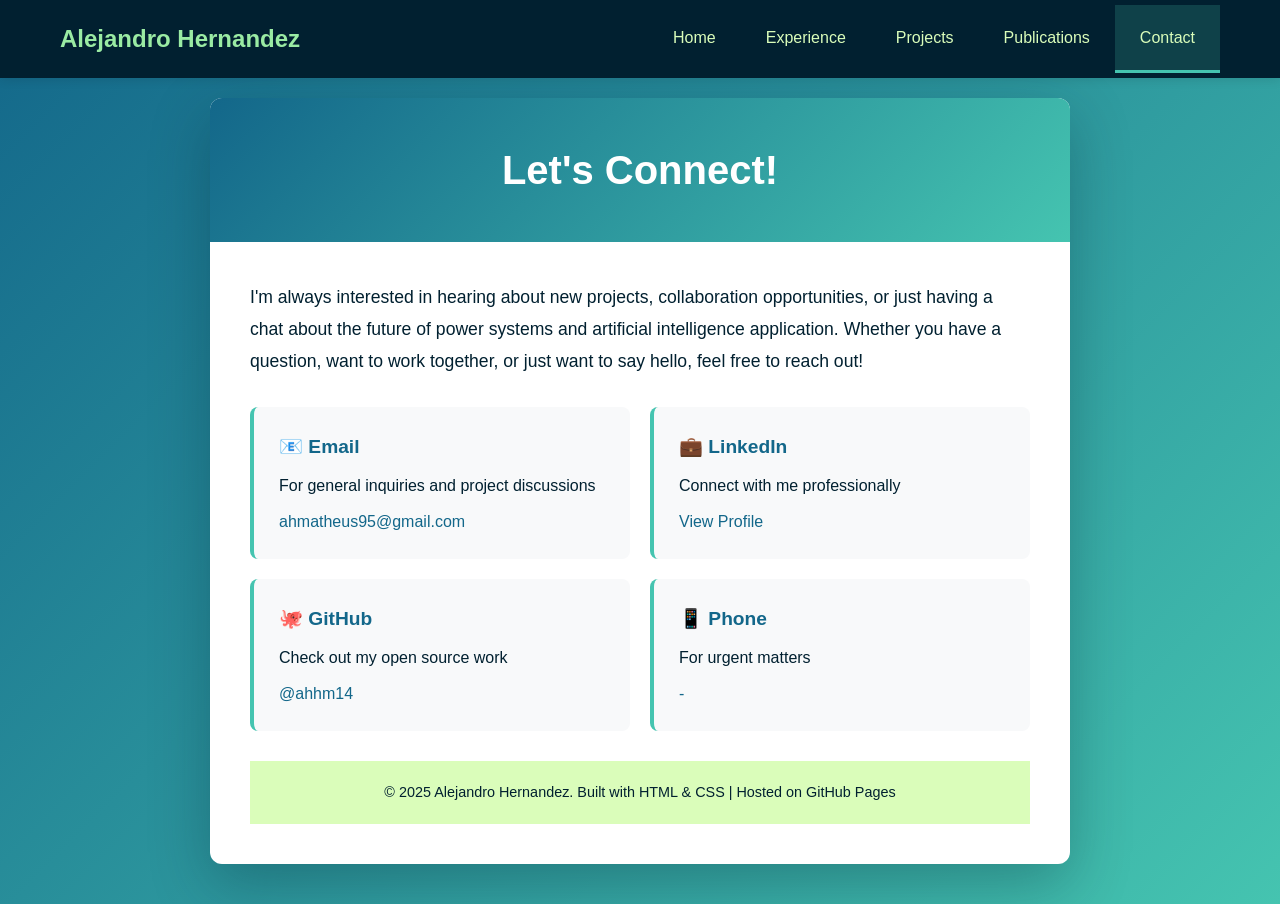
==== contact.html @ 1e902269 "Update of information" ====
<!DOCTYPE html>
<html lang="en">
<head>
    <meta charset="UTF-8">
    <meta name="viewport" content="width=device-width, initial-scale=1.0">
    <title>Your Name - Contact</title>
    <style>
        * {
            margin: 0;
            padding: 0;
            box-sizing: border-box;
        }

        body {
            font-family: -apple-system, BlinkMacSystemFont, 'Segoe UI', Roboto, Oxygen, Ubuntu, Cantarell, sans-serif;
            line-height: 1.6;
            color: #012030;
            background: linear-gradient(135deg, #13678A 0%, #45C4B0 100%);
            min-height: 100vh;
        }

        nav {
            background: #012030;
            padding: 0;
            position: sticky;
            top: 0;
            z-index: 1000;
            box-shadow: 0 2px 10px rgba(0,0,0,0.1);
        }

        .nav-container {
            max-width: 1200px;
            margin: 0 auto;
            display: flex;
            justify-content: space-between;
            align-items: center;
            padding: 0 20px;
        }

        .nav-brand {
            color: #9AEBA3;
            font-size: 1.5em;
            font-weight: 700;
            text-decoration: none;
            padding: 20px 0;
        }

        .nav-links {
            display: flex;
            list-style: none;
            gap: 0;
        }

        .nav-links a {
            color: #DAFDBA;
            text-decoration: none;
            padding: 20px 25px;
            display: block;
            transition: all 0.3s;
            border-bottom: 3px solid transparent;
        }

        .nav-links a:hover,
        .nav-links a.active {
            background: rgba(69, 196, 176, 0.2);
            border-bottom-color: #45C4B0;
        }

        .container {
            max-width: 900px;
            margin: 0 auto;
            padding: 20px;
        }

        .content-box {
            background: white;
            border-radius: 12px;
            box-shadow: 0 20px 60px rgba(1, 32, 48, 0.3);
            overflow: hidden;
            margin-bottom: 20px;
        }

        .page-header {
            background: linear-gradient(135deg, #13678A 0%, #45C4B0 100%);
            color: white;
            padding: 40px 40px;
            text-align: center;
        }

        .page-header h1 {
            font-size: 2.5em;
            font-weight: 700;
        }

        .content {
            padding: 40px;
        }

        h2 {
            color: #13678A;
            font-size: 1.8em;
            margin-bottom: 20px;
            padding-bottom: 10px;
            border-bottom: 3px solid #45C4B0;
        }

        .contact-intro {
            font-size: 1.1em;
            color: #012030;
            line-height: 1.8;
            margin-bottom: 30px;
        }

        .contact-methods {
            display: grid;
            grid-template-columns: repeat(auto-fit, minmax(250px, 1fr));
            gap: 20px;
            margin: 30px 0;
        }

        .contact-card {
            background: #f8f9fa;
            padding: 25px;
            border-radius: 8px;
            border-left: 4px solid #45C4B0;
            transition: transform 0.3s, box-shadow 0.3s;
        }

        .contact-card:hover {
            transform: translateY(-5px);
            box-shadow: 0 5px 15px rgba(19, 103, 138, 0.2);
        }

        .contact-card h3 {
            color: #13678A;
            font-size: 1.2em;
            margin-bottom: 10px;
        }

        .contact-card p {
            color: #012030;
            margin-bottom: 10px;
        }

        .contact-card a {
            color: #13678A;
            text-decoration: none;
            font-weight: 500;
            transition: color 0.3s;
        }

        .contact-card a:hover {
            color: #45C4B0;
            text-decoration: underline;
        }

        .contact-form {
            background: #f8f9fa;
            padding: 30px;
            border-radius: 8px;
            margin-top: 40px;
        }

        .form-group {
            margin-bottom: 20px;
        }

        .form-group label {
            display: block;
            color: #012030;
            font-weight: 500;
            margin-bottom: 8px;
        }

        .form-group input,
        .form-group textarea {
            width: 100%;
            padding: 12px;
            border: 2px solid #e0e0e0;
            border-radius: 6px;
            font-family: inherit;
            font-size: 1em;
            transition: border-color 0.3s;
        }

        .form-group input:focus,
        .form-group textarea:focus {
            outline: none;
            border-color: #45C4B0;
        }

        .form-group textarea {
            resize: vertical;
            min-height: 150px;
        }

        .submit-btn {
            background: linear-gradient(135deg, #13678A 0%, #45C4B0 100%);
            color: white;
            padding: 12px 30px;
            border: none;
            border-radius: 6px;
            font-size: 1.1em;
            font-weight: 600;
            cursor: pointer;
            transition: transform 0.3s, box-shadow 0.3s;
        }

        .submit-btn:hover {
            transform: translateY(-2px);
            box-shadow: 0 5px 15px rgba(19, 103, 138, 0.3);
        }

        .social-links {
            display: flex;
            gap: 20px;
            margin-top: 30px;
            flex-wrap: wrap;
        }

        .social-link {
            display: inline-flex;
            align-items: center;
            gap: 8px;
            color: #13678A;
            text-decoration: none;
            padding: 10px 20px;
            background: #f8f9fa;
            border-radius: 8px;
            transition: all 0.3s;
            font-weight: 500;
        }

        .social-link:hover {
            background: #45C4B0;
            color: white;
            transform: translateY(-2px);
        }

        footer {
            text-align: center;
            padding: 20px;
            background: #DAFDBA;
            color: #012030;
            font-size: 0.9em;
        }

        .mobile-menu-btn {
            display: none;
            background: none;
            border: none;
            color: #DAFDBA;
            font-size: 1.5em;
            cursor: pointer;
            padding: 10px;
        }

        @media (max-width: 768px) {
            .mobile-menu-btn {
                display: block;
            }

            .nav-links {
                display: none;
                position: absolute;
                top: 100%;
                left: 0;
                right: 0;
                background: #012030;
                flex-direction: column;
                gap: 0;
            }

            .nav-links.active {
                display: flex;
            }

            .nav-links a {
                padding: 15px 20px;
                border-bottom: 1px solid rgba(69, 196, 176, 0.2);
            }

            .page-header {
                padding: 30px 20px;
            }

            .page-header h1 {
                font-size: 2em;
            }

            .content {
                padding: 20px;
            }

            .contact-methods {
                grid-template-columns: 1fr;
            }

            .contact-form {
                padding: 20px;
            }
        }
    </style>
</head>
<body>
    <nav>
        <div class="nav-container">
            <a href="index.html" class="nav-brand">Alejandro Hernandez</a>
            <button class="mobile-menu-btn" onclick="toggleMenu()">☰</button>
            <ul class="nav-links" id="navLinks">
                <li><a href="index.html">Home</a></li>
                <li><a href="experience.html">Experience</a></li>
                <li><a href="projects.html">Projects</a></li>
                <li><a href="publications.html">Publications</a></li>
                <li><a href="contact.html" class="active">Contact</a></li>
            </ul>
        </div>
    </nav>

    <div class="container">
        <div class="content-box">
            <div class="page-header">
                <h1>Let's Connect!</h1>
            </div>

            <div class="content">
                <section>
                    <p class="contact-intro">
                        I'm always interested in hearing about new projects, collaboration opportunities, or just having
                        a chat about the future of power systems and artificial intelligence application. Whether you have a question, want to work together, or just want to say
                        hello, feel free to reach out!
                    </p>

                    <div class="contact-methods">
                        <div class="contact-card">
                            <h3>📧 Email</h3>
                            <p>For general inquiries and project discussions</p>
                            <a href="mailto:ahmatheus95@gmail.com">ahmatheus95@gmail.com</a>
                        </div>

                        <div class="contact-card">
                            <h3>💼 LinkedIn</h3>
                            <p>Connect with me professionally</p>
                            <a href="https://linkedin.com/in/yourprofile" target="_blank">View Profile</a>
                        </div>

                        <div class="contact-card">
                            <h3>🐙 GitHub</h3>
                            <p>Check out my open source work</p>
                            <a href="https://github.com/ahhm14" target="_blank">@ahhm14</a>
                        </div>

                        <div class="contact-card">
                            <h3>📱 Phone</h3>
                            <p>For urgent matters</p>
                            <a href="tel:+1234567890">-</a>
                        </div>
                    </div>
                </section>

<!--                <section style="margin-top: 50px;">-->
<!--                    <h2>Send Me a Message</h2>-->

<!--                    <form class="contact-form" action="#" method="POST">-->
<!--                        <div class="form-group">-->
<!--                            <label for="name">Name *</label>-->
<!--                            <input type="text" id="name" name="name" required>-->
<!--                        </div>-->

<!--                        <div class="form-group">-->
<!--                            <label for="email">Email *</label>-->
<!--                            <input type="email" id="email" name="email" required>-->
<!--                        </div>-->

<!--                        <div class="form-group">-->
<!--                            <label for="subject">Subject *</label>-->
<!--                            <input type="text" id="subject" name="subject" required>-->
<!--                        </div>-->

<!--                        <div class="form-group">-->
<!--                            <label for="message">Message *</label>-->
<!--                            <textarea id="message" name="message" required></textarea>-->
<!--                        </div>-->

<!--                        <button type="submit" class="submit-btn">Send Message</button>-->
<!--                    </form>-->

<!--                    <p style="margin-top: 20px; color: #666; font-size: 0.9em;">-->
<!--                        * Note: This is a static form. To make it functional, you'll need to integrate with a form-->
<!--                        service like Formspree, EmailJS, or Netlify Forms.-->
<!--                    </p>-->
<!--                </section>-->

<!--                <section style="margin-top: 50px;">-->
<!--                    <h2>Find Me Online</h2>-->

<!--                    <div class="social-links">-->
<!--                        <a href="https://twitter.com/yourusername" target="_blank" class="social-link">-->
<!--                            🐦 Twitter-->
<!--                        </a>-->
<!--                        <a href="https://dev.to/yourusername" target="_blank" class="social-link">-->
<!--                            📝 Dev.to-->
<!--                        </a>-->
<!--                        <a href="https://stackoverflow.com/users/yourprofile" target="_blank" class="social-link">-->
<!--                            💬 Stack Overflow-->
<!--                        </a>-->
<!--                        <a href="https://medium.com/@yourusername" target="_blank" class="social-link">-->
<!--                            ✍️ Medium-->
<!--                        </a>-->
<!--                    </div>-->
<!--                </section>-->

<!--                <section style="margin-top: 50px;">-->
<!--                    <h2>Response Time</h2>-->
<!--                    <p class="contact-intro">-->
<!--                        I typically respond to emails within 24-48 hours on business days. For urgent matters,-->
<!--                        please mention "URGENT" in the subject line. I'm based in [Your Timezone] and usually-->
<!--                        available for calls between 9 AM - 6 PM local time.-->
<!--                    </p>-->
<!--                </section>-->
<!--            </div>-->

            <footer>
                <p>&copy; 2025 Alejandro Hernandez. Built with HTML & CSS | Hosted on GitHub Pages</p>
            </footer>
        </div>
    </div>

    <script>
        function toggleMenu() {
            const navLinks = document.getElementById('navLinks');
            navLinks.classList.toggle('active');
        }
    </script>
</body>
</html>
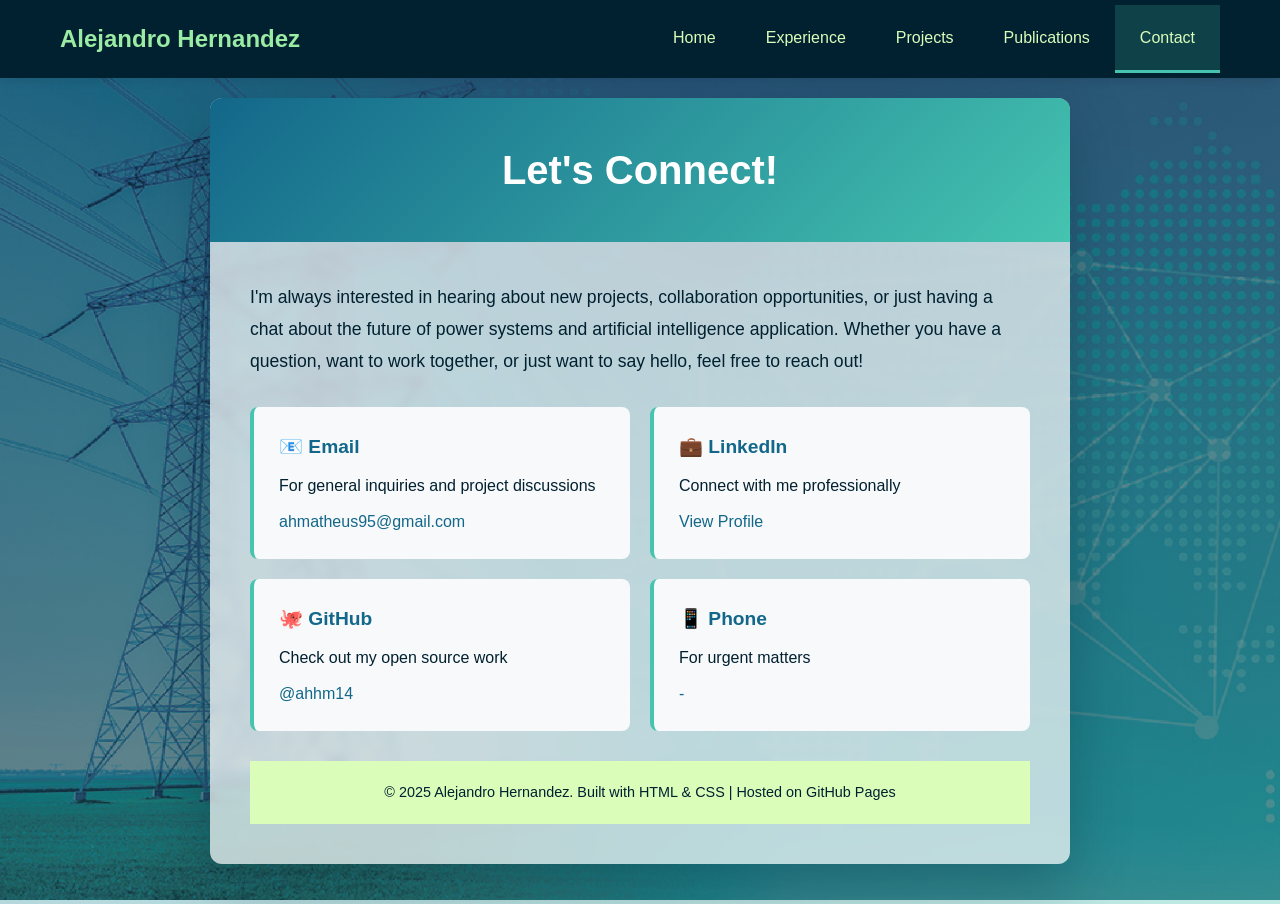
==== commit dd546456: "updates on publications" ====
--- a/contact.html
+++ b/contact.html
@@ -3,7 +3,7 @@
 <head>
     <meta charset="UTF-8">
     <meta name="viewport" content="width=device-width, initial-scale=1.0">
-    <title>Your Name - Contact</title>
+    <title>Alejandro Hernandez CV - Contact</title>
     <style>
         * {
             margin: 0;
@@ -15,7 +15,9 @@
             font-family: -apple-system, BlinkMacSystemFont, 'Segoe UI', Roboto, Oxygen, Ubuntu, Cantarell, sans-serif;
             line-height: 1.6;
             color: #012030;
-            background: linear-gradient(135deg, #13678A 0%, #45C4B0 100%);
+            background:
+                linear-gradient(135deg, rgba(19, 103, 138, 0.35) 0%, rgba(69, 196, 176, 0.35) 100%),
+                url('images/Portada%20y%20cover.jpeg') center / cover no-repeat fixed;
             min-height: 100vh;
         }
 
@@ -73,7 +75,8 @@
         }
 
         .content-box {
-            background: white;
+            background: rgba(255, 255, 255, 0.7);
+            backdrop-filter: blur(4px);
             border-radius: 12px;
             box-shadow: 0 20px 60px rgba(1, 32, 48, 0.3);
             overflow: hidden;
@@ -341,7 +344,7 @@
                         <div class="contact-card">
                             <h3>💼 LinkedIn</h3>
                             <p>Connect with me professionally</p>
-                            <a href="https://linkedin.com/in/yourprofile" target="_blank">View Profile</a>
+                            <a href="https://linkedin.com/in/alejandro-hernandez-matheus" target="_blank">View Profile</a>
                         </div>
 
                         <div class="contact-card">
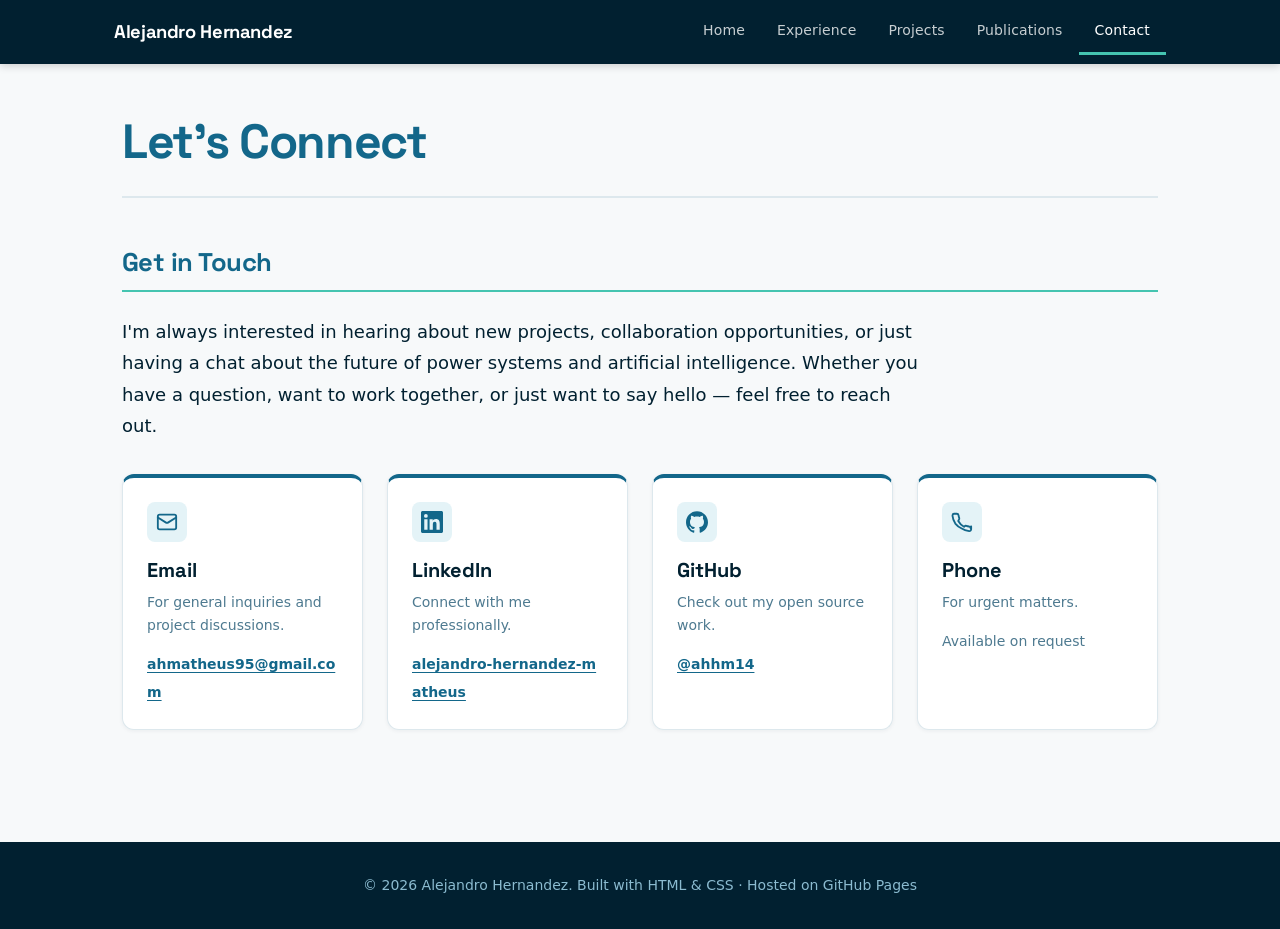
==== commit 7db329b8: "Redesign contact.html: clean contact cards, remove commented-out sections Decision: kept as a standa" ====
--- a/contact.html
+++ b/contact.html
@@ -1,439 +1,122 @@
 <!DOCTYPE html>
 <html lang="en">
 <head>
-    <meta charset="UTF-8">
-    <meta name="viewport" content="width=device-width, initial-scale=1.0">
-    <title>Alejandro Hernandez CV - Contact</title>
-    <style>
-        * {
-            margin: 0;
-            padding: 0;
-            box-sizing: border-box;
-        }
-
-        body {
-            font-family: -apple-system, BlinkMacSystemFont, 'Segoe UI', Roboto, Oxygen, Ubuntu, Cantarell, sans-serif;
-            line-height: 1.6;
-            color: #012030;
-            background:
-                linear-gradient(135deg, rgba(19, 103, 138, 0.35) 0%, rgba(69, 196, 176, 0.35) 100%),
-                url('images/Portada%20y%20cover.jpeg') center / cover no-repeat fixed;
-            min-height: 100vh;
-        }
-
-        nav {
-            background: #012030;
-            padding: 0;
-            position: sticky;
-            top: 0;
-            z-index: 1000;
-            box-shadow: 0 2px 10px rgba(0,0,0,0.1);
-        }
-
-        .nav-container {
-            max-width: 1200px;
-            margin: 0 auto;
-            display: flex;
-            justify-content: space-between;
-            align-items: center;
-            padding: 0 20px;
-        }
-
-        .nav-brand {
-            color: #9AEBA3;
-            font-size: 1.5em;
-            font-weight: 700;
-            text-decoration: none;
-            padding: 20px 0;
-        }
-
-        .nav-links {
-            display: flex;
-            list-style: none;
-            gap: 0;
-        }
-
-        .nav-links a {
-            color: #DAFDBA;
-            text-decoration: none;
-            padding: 20px 25px;
-            display: block;
-            transition: all 0.3s;
-            border-bottom: 3px solid transparent;
-        }
-
-        .nav-links a:hover,
-        .nav-links a.active {
-            background: rgba(69, 196, 176, 0.2);
-            border-bottom-color: #45C4B0;
-        }
-
-        .container {
-            max-width: 900px;
-            margin: 0 auto;
-            padding: 20px;
-        }
-
-        .content-box {
-            background: rgba(255, 255, 255, 0.7);
-            backdrop-filter: blur(4px);
-            border-radius: 12px;
-            box-shadow: 0 20px 60px rgba(1, 32, 48, 0.3);
-            overflow: hidden;
-            margin-bottom: 20px;
-        }
-
-        .page-header {
-            background: linear-gradient(135deg, #13678A 0%, #45C4B0 100%);
-            color: white;
-            padding: 40px 40px;
-            text-align: center;
-        }
-
-        .page-header h1 {
-            font-size: 2.5em;
-            font-weight: 700;
-        }
-
-        .content {
-            padding: 40px;
-        }
-
-        h2 {
-            color: #13678A;
-            font-size: 1.8em;
-            margin-bottom: 20px;
-            padding-bottom: 10px;
-            border-bottom: 3px solid #45C4B0;
-        }
-
-        .contact-intro {
-            font-size: 1.1em;
-            color: #012030;
-            line-height: 1.8;
-            margin-bottom: 30px;
-        }
-
-        .contact-methods {
-            display: grid;
-            grid-template-columns: repeat(auto-fit, minmax(250px, 1fr));
-            gap: 20px;
-            margin: 30px 0;
-        }
-
-        .contact-card {
-            background: #f8f9fa;
-            padding: 25px;
-            border-radius: 8px;
-            border-left: 4px solid #45C4B0;
-            transition: transform 0.3s, box-shadow 0.3s;
-        }
-
-        .contact-card:hover {
-            transform: translateY(-5px);
-            box-shadow: 0 5px 15px rgba(19, 103, 138, 0.2);
-        }
-
-        .contact-card h3 {
-            color: #13678A;
-            font-size: 1.2em;
-            margin-bottom: 10px;
-        }
-
-        .contact-card p {
-            color: #012030;
-            margin-bottom: 10px;
-        }
-
-        .contact-card a {
-            color: #13678A;
-            text-decoration: none;
-            font-weight: 500;
-            transition: color 0.3s;
-        }
-
-        .contact-card a:hover {
-            color: #45C4B0;
-            text-decoration: underline;
-        }
-
-        .contact-form {
-            background: #f8f9fa;
-            padding: 30px;
-            border-radius: 8px;
-            margin-top: 40px;
-        }
-
-        .form-group {
-            margin-bottom: 20px;
-        }
-
-        .form-group label {
-            display: block;
-            color: #012030;
-            font-weight: 500;
-            margin-bottom: 8px;
-        }
-
-        .form-group input,
-        .form-group textarea {
-            width: 100%;
-            padding: 12px;
-            border: 2px solid #e0e0e0;
-            border-radius: 6px;
-            font-family: inherit;
-            font-size: 1em;
-            transition: border-color 0.3s;
-        }
-
-        .form-group input:focus,
-        .form-group textarea:focus {
-            outline: none;
-            border-color: #45C4B0;
-        }
-
-        .form-group textarea {
-            resize: vertical;
-            min-height: 150px;
-        }
-
-        .submit-btn {
-            background: linear-gradient(135deg, #13678A 0%, #45C4B0 100%);
-            color: white;
-            padding: 12px 30px;
-            border: none;
-            border-radius: 6px;
-            font-size: 1.1em;
-            font-weight: 600;
-            cursor: pointer;
-            transition: transform 0.3s, box-shadow 0.3s;
-        }
-
-        .submit-btn:hover {
-            transform: translateY(-2px);
-            box-shadow: 0 5px 15px rgba(19, 103, 138, 0.3);
-        }
-
-        .social-links {
-            display: flex;
-            gap: 20px;
-            margin-top: 30px;
-            flex-wrap: wrap;
-        }
-
-        .social-link {
-            display: inline-flex;
-            align-items: center;
-            gap: 8px;
-            color: #13678A;
-            text-decoration: none;
-            padding: 10px 20px;
-            background: #f8f9fa;
-            border-radius: 8px;
-            transition: all 0.3s;
-            font-weight: 500;
-        }
-
-        .social-link:hover {
-            background: #45C4B0;
-            color: white;
-            transform: translateY(-2px);
-        }
-
-        footer {
-            text-align: center;
-            padding: 20px;
-            background: #DAFDBA;
-            color: #012030;
-            font-size: 0.9em;
-        }
-
-        .mobile-menu-btn {
-            display: none;
-            background: none;
-            border: none;
-            color: #DAFDBA;
-            font-size: 1.5em;
-            cursor: pointer;
-            padding: 10px;
-        }
-
-        @media (max-width: 768px) {
-            .mobile-menu-btn {
-                display: block;
-            }
-
-            .nav-links {
-                display: none;
-                position: absolute;
-                top: 100%;
-                left: 0;
-                right: 0;
-                background: #012030;
-                flex-direction: column;
-                gap: 0;
-            }
-
-            .nav-links.active {
-                display: flex;
-            }
-
-            .nav-links a {
-                padding: 15px 20px;
-                border-bottom: 1px solid rgba(69, 196, 176, 0.2);
-            }
-
-            .page-header {
-                padding: 30px 20px;
-            }
-
-            .page-header h1 {
-                font-size: 2em;
-            }
-
-            .content {
-                padding: 20px;
-            }
-
-            .contact-methods {
-                grid-template-columns: 1fr;
-            }
-
-            .contact-form {
-                padding: 20px;
-            }
-        }
-    </style>
+  <meta charset="UTF-8">
+  <meta name="viewport" content="width=device-width, initial-scale=1.0">
+  <title>Contact — Alejandro Hernandez</title>
+  <meta name="description" content="Get in touch with Alejandro Hernandez Matheus — Power Systems Engineer and Data Scientist based in Barcelona.">
+  <meta property="og:type" content="website">
+  <meta property="og:title" content="Contact — Alejandro Hernandez">
+  <meta property="og:description" content="Get in touch with Alejandro Hernandez Matheus — Power Systems Engineer and Data Scientist based in Barcelona.">
+  <meta property="og:image" content="https://ahhm14.github.io/images/pic.jpg">
+  <meta property="og:url" content="https://ahhm14.github.io/contact.html">
+  <meta name="twitter:card" content="summary">
+  <link rel="canonical" href="https://ahhm14.github.io/contact.html">
+  <link rel="icon" type="image/svg+xml" href="favicon.svg">
+  <link rel="preconnect" href="https://fonts.googleapis.com">
+  <link rel="preconnect" href="https://fonts.gstatic.com" crossorigin>
+  <link href="https://fonts.googleapis.com/css2?family=Space+Grotesk:wght@400;500;600;700&display=swap" rel="stylesheet">
+  <link rel="stylesheet" href="css/style.css">
 </head>
 <body>
-    <nav>
-        <div class="nav-container">
-            <a href="index.html" class="nav-brand">Alejandro Hernandez</a>
-            <button class="mobile-menu-btn" onclick="toggleMenu()">☰</button>
-            <ul class="nav-links" id="navLinks">
-                <li><a href="index.html">Home</a></li>
-                <li><a href="experience.html">Experience</a></li>
-                <li><a href="projects.html">Projects</a></li>
-                <li><a href="publications.html">Publications</a></li>
-                <li><a href="contact.html" class="active">Contact</a></li>
-            </ul>
+
+  <!-- NAV -->
+  <nav class="site-nav" aria-label="Main navigation">
+    <div class="nav-container">
+      <a href="index.html" class="nav-brand">Alejandro Hernandez</a>
+      <button class="nav-toggle" aria-expanded="false" aria-controls="nav-menu" aria-label="Open menu">
+        <svg xmlns="http://www.w3.org/2000/svg" width="24" height="24" viewBox="0 0 24 24" fill="none"
+             stroke="currentColor" stroke-width="2" stroke-linecap="round" aria-hidden="true">
+          <line x1="3" y1="6" x2="21" y2="6"/><line x1="3" y1="12" x2="21" y2="12"/>
+          <line x1="3" y1="18" x2="21" y2="18"/>
+        </svg>
+      </button>
+      <ul class="nav-list" id="nav-menu" role="list">
+        <li><a href="index.html">Home</a></li>
+        <li><a href="experience.html">Experience</a></li>
+        <li><a href="projects.html">Projects</a></li>
+        <li><a href="publications.html">Publications</a></li>
+        <li><a href="contact.html" aria-current="page">Contact</a></li>
+      </ul>
+    </div>
+  </nav>
+
+  <main>
+    <div class="page-wrap">
+
+      <header class="page-header">
+        <h1>Let's Connect</h1>
+      </header>
+
+      <section aria-labelledby="contact-heading">
+        <h2 id="contact-heading" class="section-heading">Get in Touch</h2>
+        <p class="contact-intro">
+          I'm always interested in hearing about new projects, collaboration opportunities, or just having
+          a chat about the future of power systems and artificial intelligence. Whether you have a question,
+          want to work together, or just want to say hello — feel free to reach out.
+        </p>
+
+        <div class="contact-cards">
+
+          <div class="contact-card">
+            <div class="contact-icon" aria-hidden="true">
+              <svg xmlns="http://www.w3.org/2000/svg" viewBox="0 0 24 24" fill="none"
+                   stroke="currentColor" stroke-width="2" stroke-linecap="round" stroke-linejoin="round">
+                <rect width="20" height="16" x="2" y="4" rx="2"/>
+                <path d="m22 7-8.97 5.7a1.94 1.94 0 0 1-2.06 0L2 7"/>
+              </svg>
+            </div>
+            <h3>Email</h3>
+            <p>For general inquiries and project discussions.</p>
+            <a href="mailto:ahmatheus95@gmail.com">ahmatheus95@gmail.com</a>
+          </div>
+
+          <div class="contact-card">
+            <div class="contact-icon" aria-hidden="true">
+              <svg xmlns="http://www.w3.org/2000/svg" viewBox="0 0 24 24" fill="currentColor">
+                <path d="M20.447 20.452h-3.554v-5.569c0-1.328-.027-3.037-1.852-3.037-1.853 0-2.136 1.445-2.136 2.939v5.667H9.351V9h3.414v1.561h.046c.477-.9 1.637-1.85 3.37-1.85 3.601 0 4.267 2.37 4.267 5.455v6.286zM5.337 7.433a2.062 2.062 0 0 1-2.063-2.065 2.064 2.064 0 1 1 2.063 2.065zm1.782 13.019H3.555V9h3.564v11.452zM22.225 0H1.771C.792 0 0 .774 0 1.729v20.542C0 23.227.792 24 1.771 24h20.451C23.2 24 24 23.227 24 22.271V1.729C24 .774 23.2 0 22.222 0h.003z"/>
+              </svg>
+            </div>
+            <h3>LinkedIn</h3>
+            <p>Connect with me professionally.</p>
+            <a href="https://linkedin.com/in/alejandro-hernandez-matheus" target="_blank"
+               rel="noopener noreferrer">alejandro-hernandez-matheus</a>
+          </div>
+
+          <div class="contact-card">
+            <div class="contact-icon" aria-hidden="true">
+              <svg xmlns="http://www.w3.org/2000/svg" viewBox="0 0 24 24" fill="currentColor">
+                <path d="M12 .297c-6.63 0-12 5.373-12 12 0 5.303 3.438 9.8 8.205 11.385.6.113.82-.258.82-.577 0-.285-.01-1.04-.015-2.04-3.338.724-4.042-1.61-4.042-1.61C4.422 18.07 3.633 17.7 3.633 17.7c-1.087-.744.084-.729.084-.729 1.205.084 1.838 1.236 1.838 1.236 1.07 1.835 2.809 1.305 3.495.998.108-.776.417-1.305.76-1.605-2.665-.3-5.466-1.332-5.466-5.93 0-1.31.465-2.38 1.235-3.22-.135-.303-.54-1.523.105-3.176 0 0 1.005-.322 3.3 1.23.96-.267 1.98-.399 3-.405 1.02.006 2.04.138 3 .405 2.28-1.552 3.285-1.23 3.285-1.23.645 1.653.24 2.873.12 3.176.765.84 1.23 1.91 1.23 3.22 0 4.61-2.805 5.625-5.475 5.92.42.36.81 1.096.81 2.22 0 1.606-.015 2.896-.015 3.286 0 .315.21.69.825.57C20.565 22.092 24 17.592 24 12.297c0-6.627-5.373-12-12-12"/>
+              </svg>
+            </div>
+            <h3>GitHub</h3>
+            <p>Check out my open source work.</p>
+            <a href="https://github.com/ahhm14" target="_blank" rel="noopener noreferrer">@ahhm14</a>
+          </div>
+
+          <div class="contact-card">
+            <div class="contact-icon" aria-hidden="true">
+              <svg xmlns="http://www.w3.org/2000/svg" viewBox="0 0 24 24" fill="none"
+                   stroke="currentColor" stroke-width="2" stroke-linecap="round" stroke-linejoin="round">
+                <path d="M22 16.92v3a2 2 0 0 1-2.18 2 19.79 19.79 0 0 1-8.63-3.07A19.5 19.5 0 0 1 4.69 13.72 19.79 19.79 0 0 1 1.59 5.09C1.58 4.04 2.27 3.1 3.25 3h3a2 2 0 0 1 2 1.72 12.84 12.84 0 0 0 .7 2.81 2 2 0 0 1-.45 2.11L7.91 10.9a16 16 0 0 0 6.29 6.29l.51-.51a2 2 0 0 1 2.11-.45 12.84 12.84 0 0 0 2.81.7A2 2 0 0 1 21.5 19z"/>
+              </svg>
+            </div>
+            <h3>Phone</h3>
+            <p>For urgent matters.</p>
+            <!-- TODO: add phone number -->
+            <span style="color:var(--c-muted);font-size:var(--fs-sm);">Available on request</span>
+          </div>
+
         </div>
-    </nav>
+      </section>
 
-    <div class="container">
-        <div class="content-box">
-            <div class="page-header">
-                <h1>Let's Connect!</h1>
-            </div>
+    </div><!-- /.page-wrap -->
+  </main>
 
-            <div class="content">
-                <section>
-                    <p class="contact-intro">
-                        I'm always interested in hearing about new projects, collaboration opportunities, or just having
-                        a chat about the future of power systems and artificial intelligence application. Whether you have a question, want to work together, or just want to say
-                        hello, feel free to reach out!
-                    </p>
+  <footer class="site-footer">
+    <p>&copy; 2026 Alejandro Hernandez. Built with HTML &amp; CSS · Hosted on GitHub Pages</p>
+  </footer>
 
-                    <div class="contact-methods">
-                        <div class="contact-card">
-                            <h3>📧 Email</h3>
-                            <p>For general inquiries and project discussions</p>
-                            <a href="mailto:ahmatheus95@gmail.com">ahmatheus95@gmail.com</a>
-                        </div>
-
-                        <div class="contact-card">
-                            <h3>💼 LinkedIn</h3>
-                            <p>Connect with me professionally</p>
-                            <a href="https://linkedin.com/in/alejandro-hernandez-matheus" target="_blank">View Profile</a>
-                        </div>
-
-                        <div class="contact-card">
-                            <h3>🐙 GitHub</h3>
-                            <p>Check out my open source work</p>
-                            <a href="https://github.com/ahhm14" target="_blank">@ahhm14</a>
-                        </div>
-
-                        <div class="contact-card">
-                            <h3>📱 Phone</h3>
-                            <p>For urgent matters</p>
-                            <a href="tel:+1234567890">-</a>
-                        </div>
-                    </div>
-                </section>
-
-<!--                <section style="margin-top: 50px;">-->
-<!--                    <h2>Send Me a Message</h2>-->
-
-<!--                    <form class="contact-form" action="#" method="POST">-->
-<!--                        <div class="form-group">-->
-<!--                            <label for="name">Name *</label>-->
-<!--                            <input type="text" id="name" name="name" required>-->
-<!--                        </div>-->
-
-<!--                        <div class="form-group">-->
-<!--                            <label for="email">Email *</label>-->
-<!--                            <input type="email" id="email" name="email" required>-->
-<!--                        </div>-->
-
-<!--                        <div class="form-group">-->
-<!--                            <label for="subject">Subject *</label>-->
-<!--                            <input type="text" id="subject" name="subject" required>-->
-<!--                        </div>-->
-
-<!--                        <div class="form-group">-->
-<!--                            <label for="message">Message *</label>-->
-<!--                            <textarea id="message" name="message" required></textarea>-->
-<!--                        </div>-->
-
-<!--                        <button type="submit" class="submit-btn">Send Message</button>-->
-<!--                    </form>-->
-
-<!--                    <p style="margin-top: 20px; color: #666; font-size: 0.9em;">-->
-<!--                        * Note: This is a static form. To make it functional, you'll need to integrate with a form-->
-<!--                        service like Formspree, EmailJS, or Netlify Forms.-->
-<!--                    </p>-->
-<!--                </section>-->
-
-<!--                <section style="margin-top: 50px;">-->
-<!--                    <h2>Find Me Online</h2>-->
-
-<!--                    <div class="social-links">-->
-<!--                        <a href="https://twitter.com/yourusername" target="_blank" class="social-link">-->
-<!--                            🐦 Twitter-->
-<!--                        </a>-->
-<!--                        <a href="https://dev.to/yourusername" target="_blank" class="social-link">-->
-<!--                            📝 Dev.to-->
-<!--                        </a>-->
-<!--                        <a href="https://stackoverflow.com/users/yourprofile" target="_blank" class="social-link">-->
-<!--                            💬 Stack Overflow-->
-<!--                        </a>-->
-<!--                        <a href="https://medium.com/@yourusername" target="_blank" class="social-link">-->
-<!--                            ✍️ Medium-->
-<!--                        </a>-->
-<!--                    </div>-->
-<!--                </section>-->
-
-<!--                <section style="margin-top: 50px;">-->
-<!--                    <h2>Response Time</h2>-->
-<!--                    <p class="contact-intro">-->
-<!--                        I typically respond to emails within 24-48 hours on business days. For urgent matters,-->
-<!--                        please mention "URGENT" in the subject line. I'm based in [Your Timezone] and usually-->
-<!--                        available for calls between 9 AM - 6 PM local time.-->
-<!--                    </p>-->
-<!--                </section>-->
-<!--            </div>-->
-
-            <footer>
-                <p>&copy; 2025 Alejandro Hernandez. Built with HTML & CSS | Hosted on GitHub Pages</p>
-            </footer>
-        </div>
-    </div>
-
-    <script>
-        function toggleMenu() {
-            const navLinks = document.getElementById('navLinks');
-            navLinks.classList.toggle('active');
-        }
-    </script>
+  <script src="js/main.js"></script>
 </body>
-</html>+</html>
--- a/css/style.css
+++ b/css/style.css
@@ -0,0 +1,928 @@
+/* =============================================================
+   css/style.css — Alejandro Hernandez Portfolio
+   Space Grotesk chosen for headings: geometric, precise,
+   reads "technical + modern" without feeling corporate.
+   ============================================================= */
+
+/* 1. Custom properties
+   ------------------------------------------------------------- */
+:root {
+  /* Palette */
+  --c-bg:         #F7F9FA;
+  --c-surface:    #FFFFFF;
+  --c-navy:       #012030;
+  --c-teal:       #13678A;
+  --c-mint:       #45C4B0;
+  --c-muted:      #4e7a90;
+  --c-border:     #dde8ed;
+  --c-tag-bg:     #e4f3f7;
+  --c-tag-text:   #012030;
+  --c-nav-bg:     #012030;
+  --c-footer-bg:  #012030;
+  --c-footer-fg:  #8bbbd0;
+
+  /* Typography */
+  --f-heading:  'Space Grotesk', system-ui, sans-serif;
+  --f-body:     system-ui, -apple-system, 'Segoe UI', sans-serif;
+  --fs-xs:      0.8125rem;
+  --fs-sm:      0.875rem;
+  --fs-base:    1.0625rem;
+  --fs-lg:      1.125rem;
+  --fs-h3:      1.25rem;
+  --fs-h2:      1.6rem;
+  --fs-h1:      clamp(2rem, 4vw + 0.5rem, 3rem);
+  --lh:         1.65;
+  --measure:    70ch;
+
+  /* Spacing scale */
+  --sp-1:  0.25rem;
+  --sp-2:  0.5rem;
+  --sp-3:  0.75rem;
+  --sp-4:  1rem;
+  --sp-6:  1.5rem;
+  --sp-8:  2rem;
+  --sp-10: 2.5rem;
+  --sp-12: 3rem;
+  --sp-16: 4rem;
+
+  /* Layout */
+  --max-w:   1100px;
+  --nav-h:   64px;
+
+  /* Misc */
+  --radius:     8px;
+  --radius-lg:  12px;
+  --shadow-sm:  0 1px 4px rgba(1,32,48,.06);
+  --shadow:     0 4px 16px rgba(1,32,48,.10);
+  --shadow-lg:  0 8px 32px rgba(1,32,48,.14);
+  --transition: 200ms ease;
+}
+
+/* Dark mode */
+@media (prefers-color-scheme: dark) {
+  :root {
+    --c-bg:        #091929;
+    --c-surface:   #0d2438;
+    --c-navy:      #e0eef5;
+    --c-teal:      #45C4B0;
+    --c-mint:      #7dd6c8;
+    --c-muted:     #7ab0c8;
+    --c-border:    #1b3a54;
+    --c-tag-bg:    #1a3a52;
+    --c-tag-text:  #c8e0ea;
+    --c-nav-bg:    #060f18;
+    --c-footer-bg: #060f18;
+    --c-footer-fg: #6a9db8;
+  }
+}
+
+/* 2. Reset / base
+   ------------------------------------------------------------- */
+*, *::before, *::after { box-sizing: border-box; margin: 0; padding: 0; }
+
+html { scroll-behavior: smooth; -webkit-text-size-adjust: 100%; }
+
+@media (prefers-reduced-motion: reduce) {
+  *, *::before, *::after {
+    animation-duration: 0.01ms !important;
+    transition-duration: 0.01ms !important;
+  }
+  html { scroll-behavior: auto; }
+}
+
+body {
+  font-family: var(--f-body);
+  font-size: var(--fs-base);
+  line-height: var(--lh);
+  color: var(--c-navy);
+  background-color: var(--c-bg);
+  -webkit-font-smoothing: antialiased;
+}
+
+img, svg { display: block; max-width: 100%; height: auto; }
+
+a { color: var(--c-teal); text-underline-offset: 3px; }
+a:hover { color: var(--c-mint); }
+
+h1, h2, h3, h4 {
+  font-family: var(--f-heading);
+  line-height: 1.25;
+}
+
+ul { list-style: disc; }
+
+/* 3. Focus
+   ------------------------------------------------------------- */
+:focus-visible {
+  outline: 2px solid var(--c-teal);
+  outline-offset: 3px;
+  border-radius: 3px;
+}
+
+/* 4. Navigation
+   ------------------------------------------------------------- */
+.site-nav {
+  background: var(--c-nav-bg);
+  position: sticky;
+  top: 0;
+  z-index: 100;
+  box-shadow: 0 2px 8px rgba(0,0,0,.18);
+}
+
+.nav-container {
+  max-width: var(--max-w);
+  margin: 0 auto;
+  padding: 0 var(--sp-6);
+  height: var(--nav-h);
+  display: flex;
+  align-items: center;
+  justify-content: space-between;
+}
+
+.nav-brand {
+  font-family: var(--f-heading);
+  font-size: 1.15rem;
+  font-weight: 700;
+  color: #fff;
+  text-decoration: none;
+  letter-spacing: -0.02em;
+  flex-shrink: 0;
+}
+.nav-brand:hover { color: var(--c-mint); }
+
+.nav-list {
+  display: flex;
+  list-style: none;
+  gap: 0;
+}
+
+.nav-list a {
+  display: block;
+  padding: 0.6rem var(--sp-4);
+  color: rgba(255,255,255,.78);
+  text-decoration: none;
+  font-size: var(--fs-sm);
+  font-weight: 500;
+  letter-spacing: .01em;
+  border-bottom: 3px solid transparent;
+  transition: color var(--transition), border-color var(--transition);
+}
+
+.nav-list a:hover,
+.nav-list a[aria-current="page"] {
+  color: #fff;
+  border-bottom-color: var(--c-mint);
+}
+
+.nav-toggle {
+  display: none;
+  background: none;
+  border: none;
+  color: #fff;
+  cursor: pointer;
+  padding: var(--sp-2);
+  border-radius: var(--radius);
+  line-height: 0;
+}
+.nav-toggle:focus-visible { outline: 2px solid var(--c-mint); outline-offset: 2px; }
+
+/* 5. Footer
+   ------------------------------------------------------------- */
+.site-footer {
+  background: var(--c-footer-bg);
+  color: var(--c-footer-fg);
+  text-align: center;
+  padding: var(--sp-8) var(--sp-6);
+  font-size: var(--fs-sm);
+  margin-top: var(--sp-16);
+}
+
+/* 6. Page layout — inner pages
+   ------------------------------------------------------------- */
+.page-wrap {
+  max-width: var(--max-w);
+  margin: 0 auto;
+  padding: var(--sp-12) var(--sp-6);
+}
+
+.page-header {
+  margin-bottom: var(--sp-12);
+  padding-bottom: var(--sp-6);
+  border-bottom: 2px solid var(--c-border);
+}
+
+.page-header h1 {
+  font-size: var(--fs-h1);
+  color: var(--c-teal);
+  font-weight: 700;
+  letter-spacing: -0.03em;
+}
+
+/* 7. Section headings
+   ------------------------------------------------------------- */
+.section-heading {
+  font-size: var(--fs-h2);
+  color: var(--c-teal);
+  font-weight: 700;
+  letter-spacing: -0.02em;
+  margin-bottom: var(--sp-6);
+  padding-bottom: var(--sp-3);
+  border-bottom: 2px solid var(--c-mint);
+}
+
+section + section { margin-top: var(--sp-12); }
+
+/* 8. Skill tags
+   ------------------------------------------------------------- */
+.tag {
+  display: inline-block;
+  background: var(--c-tag-bg);
+  color: var(--c-tag-text);
+  padding: var(--sp-1) 0.625rem;
+  border-radius: 20px;
+  font-size: var(--fs-xs);
+  font-weight: 500;
+  line-height: 1.4;
+  border: 1px solid rgba(19,103,138,.18);
+}
+
+.tags-row {
+  display: flex;
+  flex-wrap: wrap;
+  gap: var(--sp-2);
+  margin-top: var(--sp-3);
+}
+
+/* 9. Buttons
+   ------------------------------------------------------------- */
+.btn {
+  display: inline-flex;
+  align-items: center;
+  gap: var(--sp-2);
+  padding: 0.55em 1.15em;
+  border-radius: var(--radius);
+  font-family: var(--f-heading);
+  font-weight: 600;
+  font-size: var(--fs-sm);
+  text-decoration: none;
+  cursor: pointer;
+  transition: background var(--transition), color var(--transition),
+              border-color var(--transition), transform var(--transition);
+  border: 2px solid transparent;
+  line-height: 1;
+  white-space: nowrap;
+}
+.btn:focus-visible { outline: 2px solid var(--c-mint); outline-offset: 2px; }
+.btn svg { width: 16px; height: 16px; flex-shrink: 0; }
+
+.btn-primary {
+  background: var(--c-teal);
+  color: #fff;
+  border-color: var(--c-teal);
+}
+.btn-primary:hover { background: #0f556e; color: #fff; border-color: #0f556e; }
+
+.btn-outline {
+  background: transparent;
+  color: var(--c-teal);
+  border-color: var(--c-teal);
+}
+.btn-outline:hover { background: var(--c-teal); color: #fff; }
+
+.btn-ghost {
+  background: rgba(255,255,255,.13);
+  color: #fff;
+  border-color: rgba(255,255,255,.35);
+}
+.btn-ghost:hover { background: rgba(255,255,255,.24); color: #fff; border-color: rgba(255,255,255,.5); }
+
+.btn-sm {
+  font-size: var(--fs-xs);
+  padding: 0.35em 0.75em;
+}
+
+/* =============================================================
+   HOME PAGE
+   ============================================================= */
+
+/* Hero
+   ------------------------------------------------------------- */
+.hero {
+  position: relative;
+  min-height: 440px;
+  display: flex;
+  align-items: center;
+  justify-content: center;
+  text-align: center;
+  padding: var(--sp-16) var(--sp-6);
+  overflow: hidden;
+  background: linear-gradient(160deg, #011927 0%, #13678A 100%);
+}
+
+.hero-bg {
+  position: absolute;
+  inset: 0;
+  background: url('../images/cover.jpg') center / cover no-repeat;
+  opacity: 0.12;
+  pointer-events: none;
+}
+
+.hero-content {
+  position: relative;
+  z-index: 1;
+  max-width: 680px;
+  color: #fff;
+}
+
+.hero-photo {
+  width: 130px;
+  height: 130px;
+  border-radius: 50%;
+  object-fit: cover;
+  border: 4px solid rgba(255,255,255,.28);
+  margin: 0 auto var(--sp-6);
+}
+
+.hero-name {
+  font-size: var(--fs-h1);
+  font-weight: 700;
+  letter-spacing: -0.03em;
+  margin-bottom: var(--sp-2);
+}
+
+.hero-tagline {
+  font-size: var(--fs-lg);
+  opacity: .88;
+  font-weight: 400;
+  margin-bottom: var(--sp-8);
+  letter-spacing: .01em;
+}
+
+.hero-actions {
+  display: flex;
+  flex-wrap: wrap;
+  gap: var(--sp-3);
+  justify-content: center;
+}
+
+/* Key facts strip
+   ------------------------------------------------------------- */
+.key-facts {
+  background: var(--c-teal);
+  color: #fff;
+  padding: var(--sp-8) var(--sp-6);
+}
+
+.key-facts-inner {
+  max-width: var(--max-w);
+  margin: 0 auto;
+  display: grid;
+  grid-template-columns: repeat(3, 1fr);
+  gap: var(--sp-6);
+  text-align: center;
+}
+
+.fact-value {
+  font-family: var(--f-heading);
+  font-size: 1.9rem;
+  font-weight: 700;
+  letter-spacing: -0.03em;
+  display: block;
+}
+
+.fact-label {
+  font-size: var(--fs-sm);
+  opacity: .82;
+  margin-top: var(--sp-1);
+  display: block;
+}
+
+/* About text
+   ------------------------------------------------------------- */
+.about-text { max-width: var(--measure); }
+.about-text p + p { margin-top: var(--sp-4); }
+
+/* What I Do cards
+   ------------------------------------------------------------- */
+.wid-grid {
+  display: grid;
+  grid-template-columns: repeat(auto-fit, minmax(270px, 1fr));
+  gap: var(--sp-6);
+  margin-top: var(--sp-6);
+}
+
+.wid-card {
+  background: var(--c-surface);
+  border: 1px solid var(--c-border);
+  border-radius: var(--radius-lg);
+  padding: var(--sp-6);
+  box-shadow: var(--shadow-sm);
+  transition: box-shadow var(--transition), transform var(--transition);
+}
+.wid-card:hover { box-shadow: var(--shadow); transform: translateY(-2px); }
+
+.wid-icon {
+  width: 44px;
+  height: 44px;
+  background: var(--c-tag-bg);
+  border-radius: var(--radius);
+  display: flex;
+  align-items: center;
+  justify-content: center;
+  color: var(--c-teal);
+  margin-bottom: var(--sp-4);
+}
+.wid-icon svg { width: 22px; height: 22px; }
+
+.wid-card h3 {
+  font-size: var(--fs-h3);
+  font-weight: 700;
+  margin-bottom: var(--sp-2);
+  color: var(--c-navy);
+}
+
+.wid-card p { font-size: var(--fs-sm); color: var(--c-muted); }
+
+/* Featured projects (home)
+   ------------------------------------------------------------- */
+.project-cards-home {
+  display: grid;
+  grid-template-columns: repeat(auto-fit, minmax(280px, 1fr));
+  gap: var(--sp-6);
+  margin-top: var(--sp-6);
+}
+
+.pcard {
+  background: var(--c-surface);
+  border: 1px solid var(--c-border);
+  border-radius: var(--radius-lg);
+  overflow: hidden;
+  display: flex;
+  flex-direction: column;
+  box-shadow: var(--shadow-sm);
+  transition: box-shadow var(--transition), transform var(--transition);
+}
+.pcard:hover { box-shadow: var(--shadow); transform: translateY(-2px); }
+
+.pcard-thumb {
+  background: var(--c-tag-bg);
+  aspect-ratio: 16 / 9;
+  display: flex;
+  align-items: center;
+  justify-content: center;
+  color: var(--c-muted);
+  font-size: var(--fs-xs);
+  font-style: italic;
+}
+.pcard-thumb img { width: 100%; height: 100%; object-fit: cover; }
+
+.pcard-body {
+  padding: var(--sp-6);
+  flex: 1;
+  display: flex;
+  flex-direction: column;
+}
+
+.pcard-body h3 {
+  font-size: var(--fs-h3);
+  margin-bottom: var(--sp-2);
+  color: var(--c-navy);
+}
+
+.pcard-body p {
+  font-size: var(--fs-sm);
+  color: var(--c-muted);
+  flex: 1;
+  line-height: 1.6;
+}
+
+.pcard-links {
+  margin-top: var(--sp-4);
+  display: flex;
+  gap: var(--sp-2);
+  flex-wrap: wrap;
+}
+
+/* Latest publications (home)
+   ------------------------------------------------------------- */
+.pub-list-short {
+  display: flex;
+  flex-direction: column;
+  gap: var(--sp-4);
+  margin-top: var(--sp-6);
+}
+
+.pub-short {
+  background: var(--c-surface);
+  border: 1px solid var(--c-border);
+  border-radius: var(--radius-lg);
+  padding: var(--sp-6);
+  border-left: 4px solid var(--c-mint);
+  box-shadow: var(--shadow-sm);
+}
+
+.pub-short h3 {
+  font-size: var(--fs-h3);
+  font-weight: 700;
+  margin-bottom: var(--sp-2);
+  color: var(--c-navy);
+  line-height: 1.35;
+}
+
+/* Skills groups
+   ------------------------------------------------------------- */
+.skills-groups {
+  display: grid;
+  grid-template-columns: repeat(auto-fit, minmax(200px, 1fr));
+  gap: var(--sp-8);
+  margin-top: var(--sp-6);
+}
+
+.skill-group h3 {
+  font-size: var(--fs-xs);
+  font-weight: 700;
+  text-transform: uppercase;
+  letter-spacing: .1em;
+  color: var(--c-teal);
+  margin-bottom: var(--sp-3);
+}
+
+/* Section CTA link
+   ------------------------------------------------------------- */
+.section-cta {
+  margin-top: var(--sp-6);
+  text-align: right;
+}
+
+/* =============================================================
+   EXPERIENCE PAGE — TIMELINE
+   ============================================================= */
+
+.timeline-section + .timeline-section { margin-top: var(--sp-12); }
+
+.timeline-section h2 { margin-bottom: var(--sp-8); }
+
+.timeline {
+  position: relative;
+  padding-left: 0;
+}
+
+.tl-item {
+  display: grid;
+  grid-template-columns: 150px 1fr;
+  gap: 0 var(--sp-8);
+  margin-bottom: var(--sp-10);
+  position: relative;
+}
+
+/* Vertical connector */
+.tl-item::after {
+  content: '';
+  position: absolute;
+  left: 150px;
+  top: 14px;
+  bottom: calc(-1 * var(--sp-10));
+  width: 2px;
+  background: var(--c-border);
+  transform: translateX(-50%);
+}
+.tl-item:last-child::after { display: none; }
+
+.tl-date {
+  text-align: right;
+  font-size: var(--fs-sm);
+  color: var(--c-muted);
+  font-weight: 500;
+  line-height: 1.4;
+  padding-top: 3px;
+  position: relative;
+}
+
+/* Timeline dot */
+.tl-date::after {
+  content: '';
+  position: absolute;
+  right: calc(-1 * var(--sp-8) - 5px);
+  top: 8px;
+  width: 10px;
+  height: 10px;
+  background: var(--c-teal);
+  border-radius: 50%;
+  border: 2px solid var(--c-bg);
+  box-shadow: 0 0 0 2px var(--c-teal);
+}
+
+.tl-logo-slot {
+  width: 38px;
+  height: 38px;
+  border-radius: var(--radius);
+  background: var(--c-tag-bg);
+  border: 1px solid var(--c-border);
+  display: flex;
+  align-items: center;
+  justify-content: center;
+  color: var(--c-muted);
+  font-size: var(--fs-xs);
+  overflow: hidden;
+  margin-bottom: var(--sp-3);
+  flex-shrink: 0;
+}
+.tl-logo-slot img { width: 100%; height: 100%; object-fit: contain; }
+
+.tl-body h3 {
+  font-size: var(--fs-h3);
+  font-weight: 700;
+  margin-bottom: var(--sp-1);
+  color: var(--c-navy);
+}
+
+.tl-company {
+  color: var(--c-teal);
+  font-weight: 600;
+  font-size: var(--fs-sm);
+  margin-bottom: var(--sp-3);
+}
+
+.tl-role {
+  font-weight: 700;
+  color: var(--c-navy);
+  font-size: 1rem;
+  margin-top: var(--sp-4);
+  margin-bottom: var(--sp-1);
+}
+.tl-role:first-of-type { margin-top: 0; }
+
+.tl-role-date {
+  font-size: var(--fs-xs);
+  color: var(--c-muted);
+  font-weight: 400;
+  margin-left: var(--sp-2);
+}
+
+.tl-body ul {
+  padding-left: var(--sp-6);
+  color: var(--c-navy);
+  margin-top: var(--sp-2);
+}
+.tl-body li + li { margin-top: var(--sp-2); }
+
+.tl-body p.tl-desc {
+  color: var(--c-navy);
+  margin-top: var(--sp-2);
+  font-size: var(--fs-sm);
+}
+
+/* =============================================================
+   PROJECTS PAGE
+   ============================================================= */
+
+.projects-grid {
+  display: grid;
+  grid-template-columns: 1fr;
+  gap: var(--sp-8);
+}
+
+.project-card {
+  background: var(--c-surface);
+  border: 1px solid var(--c-border);
+  border-radius: var(--radius-lg);
+  overflow: hidden;
+  display: flex;
+  flex-direction: column;
+  box-shadow: var(--shadow-sm);
+  transition: box-shadow var(--transition), transform var(--transition);
+}
+.project-card:hover { box-shadow: var(--shadow); transform: translateY(-2px); }
+
+.project-thumb {
+  background: var(--c-tag-bg);
+  aspect-ratio: 16 / 9;
+  display: flex;
+  align-items: center;
+  justify-content: center;
+  color: var(--c-muted);
+  font-size: var(--fs-xs);
+  font-style: italic;
+}
+.project-thumb img { width: 100%; height: 100%; object-fit: cover; }
+
+.project-inner {
+  padding: var(--sp-6);
+  flex: 1;
+  display: flex;
+  flex-direction: column;
+}
+
+.project-inner h2 {
+  font-size: var(--fs-h3);
+  color: var(--c-navy);
+  font-weight: 700;
+  margin-bottom: var(--sp-1);
+  border: none;
+  padding: 0;
+}
+
+.project-meta {
+  font-size: var(--fs-sm);
+  color: var(--c-muted);
+  font-style: italic;
+  margin-bottom: var(--sp-3);
+}
+
+.project-desc {
+  font-size: var(--fs-sm);
+  line-height: 1.7;
+  flex: 1;
+  margin-bottom: var(--sp-4);
+}
+
+.project-links {
+  display: flex;
+  flex-wrap: wrap;
+  gap: var(--sp-2);
+  margin-top: auto;
+}
+
+/* =============================================================
+   PUBLICATIONS PAGE
+   ============================================================= */
+
+.pub-year-heading {
+  font-family: var(--f-heading);
+  font-size: var(--fs-sm);
+  font-weight: 700;
+  color: var(--c-muted);
+  text-transform: uppercase;
+  letter-spacing: .1em;
+  margin-bottom: var(--sp-4);
+  margin-top: var(--sp-10);
+  padding-bottom: var(--sp-2);
+  border-bottom: 1px solid var(--c-border);
+}
+.pub-year-heading:first-of-type { margin-top: 0; }
+
+.pub-item {
+  background: var(--c-surface);
+  border: 1px solid var(--c-border);
+  border-radius: var(--radius-lg);
+  padding: var(--sp-6);
+  margin-bottom: var(--sp-4);
+  border-left: 4px solid var(--c-mint);
+  box-shadow: var(--shadow-sm);
+}
+
+.pub-title {
+  font-family: var(--f-heading);
+  font-size: var(--fs-h3);
+  font-weight: 700;
+  margin-bottom: var(--sp-2);
+  line-height: 1.35;
+  color: var(--c-navy);
+}
+
+.pub-authors {
+  font-size: var(--fs-sm);
+  color: var(--c-muted);
+  margin-bottom: var(--sp-1);
+}
+.pub-authors strong { color: var(--c-navy); font-weight: 600; }
+
+.pub-venue {
+  font-size: var(--fs-sm);
+  color: var(--c-muted);
+  font-style: italic;
+  margin-bottom: var(--sp-4);
+}
+
+.pub-abstract {
+  font-size: var(--fs-sm);
+  line-height: 1.7;
+  margin-bottom: var(--sp-4);
+  color: var(--c-navy);
+}
+
+.pub-links {
+  display: flex;
+  flex-wrap: wrap;
+  gap: var(--sp-2);
+}
+
+/* Placeholder "In the Making" block */
+.placeholder-block {
+  text-align: center;
+  padding: var(--sp-12) var(--sp-6);
+  background: var(--c-surface);
+  border: 1px dashed var(--c-border);
+  border-radius: var(--radius-lg);
+  margin-top: var(--sp-6);
+  color: var(--c-muted);
+}
+.placeholder-block p { margin-top: var(--sp-3); font-size: var(--fs-sm); }
+
+/* =============================================================
+   CONTACT PAGE
+   ============================================================= */
+
+.contact-intro {
+  font-size: var(--fs-lg);
+  line-height: 1.75;
+  max-width: var(--measure);
+  margin-bottom: var(--sp-8);
+}
+
+.contact-cards {
+  display: grid;
+  grid-template-columns: repeat(auto-fit, minmax(220px, 1fr));
+  gap: var(--sp-6);
+}
+
+.contact-card {
+  background: var(--c-surface);
+  border: 1px solid var(--c-border);
+  border-radius: var(--radius-lg);
+  padding: var(--sp-6);
+  border-top: 4px solid var(--c-teal);
+  box-shadow: var(--shadow-sm);
+  transition: box-shadow var(--transition), transform var(--transition);
+}
+.contact-card:hover { box-shadow: var(--shadow); transform: translateY(-2px); }
+
+.contact-icon {
+  width: 40px;
+  height: 40px;
+  background: var(--c-tag-bg);
+  border-radius: var(--radius);
+  display: flex;
+  align-items: center;
+  justify-content: center;
+  color: var(--c-teal);
+  margin-bottom: var(--sp-4);
+}
+.contact-icon svg { width: 22px; height: 22px; }
+
+.contact-card h3 {
+  font-size: var(--fs-h3);
+  margin-bottom: var(--sp-2);
+  color: var(--c-navy);
+}
+.contact-card p {
+  font-size: var(--fs-sm);
+  color: var(--c-muted);
+  margin-bottom: var(--sp-3);
+}
+.contact-card a {
+  font-size: var(--fs-sm);
+  font-weight: 600;
+  word-break: break-all;
+}
+
+/* =============================================================
+   RESPONSIVE
+   ============================================================= */
+
+@media (max-width: 767px) {
+  /* Mobile nav */
+  .nav-toggle { display: flex; }
+
+  .nav-list {
+    position: absolute;
+    top: var(--nav-h);
+    left: 0;
+    right: 0;
+    background: var(--c-nav-bg);
+    flex-direction: column;
+    border-top: 1px solid rgba(255,255,255,.07);
+    display: none;
+  }
+  .nav-list.is-open { display: flex; }
+
+  .nav-list a {
+    padding: var(--sp-4) var(--sp-6);
+    border-bottom: 1px solid rgba(255,255,255,.06);
+    border-left: none;
+  }
+
+  /* Key facts */
+  .key-facts-inner { grid-template-columns: 1fr; }
+
+  /* Timeline */
+  .tl-item { grid-template-columns: 1fr; gap: var(--sp-2); }
+  .tl-item::after { display: none; }
+  .tl-date { text-align: left; font-weight: 600; }
+  .tl-date::after { display: none; }
+
+  /* Hero */
+  .hero { padding: var(--sp-12) var(--sp-4); }
+
+  /* page wrap */
+  .page-wrap { padding: var(--sp-8) var(--sp-4); }
+}
+
+@media (min-width: 768px) {
+  .projects-grid { grid-template-columns: repeat(2, 1fr); }
+  .page-wrap { padding: var(--sp-12) var(--sp-8); }
+}
+
+@media (min-width: 1024px) {
+  .key-facts-inner { grid-template-columns: repeat(3, 1fr); }
+}
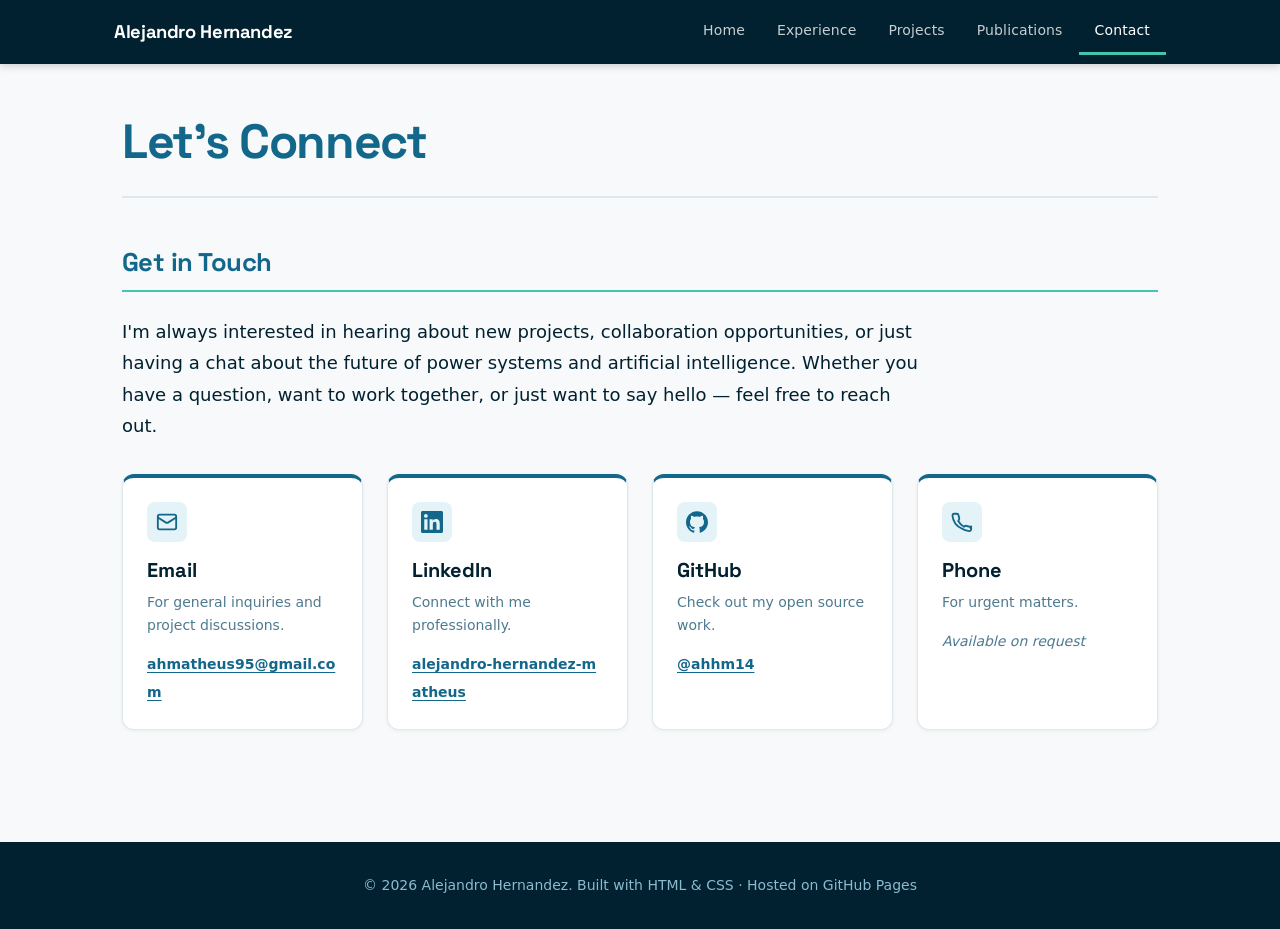
==== commit f0201f39: "Polish: remove remaining two inline styles, add utility classes - index.html: replace div style="mar" ====
--- a/contact.html
+++ b/contact.html
@@ -104,7 +104,7 @@
             <h3>Phone</h3>
             <p>For urgent matters.</p>
             <!-- TODO: add phone number -->
-            <span style="color:var(--c-muted);font-size:var(--fs-sm);">Available on request</span>
+            <span class="contact-phone-placeholder">Available on request</span>
           </div>
 
         </div>
--- a/css/style.css
+++ b/css/style.css
@@ -807,6 +807,13 @@
   gap: var(--sp-2);
 }
 
+/* Phone placeholder text */
+.contact-phone-placeholder {
+  font-size: var(--fs-sm);
+  color: var(--c-muted);
+  font-style: italic;
+}
+
 /* Placeholder "In the Making" block */
 .placeholder-block {
   text-align: center;
@@ -818,6 +825,9 @@
   color: var(--c-muted);
 }
 .placeholder-block p { margin-top: var(--sp-3); font-size: var(--fs-sm); }
+
+/* Utility */
+.pub-links { display: flex; flex-wrap: wrap; gap: var(--sp-2); margin-top: var(--sp-3); }
 
 /* =============================================================
    CONTACT PAGE
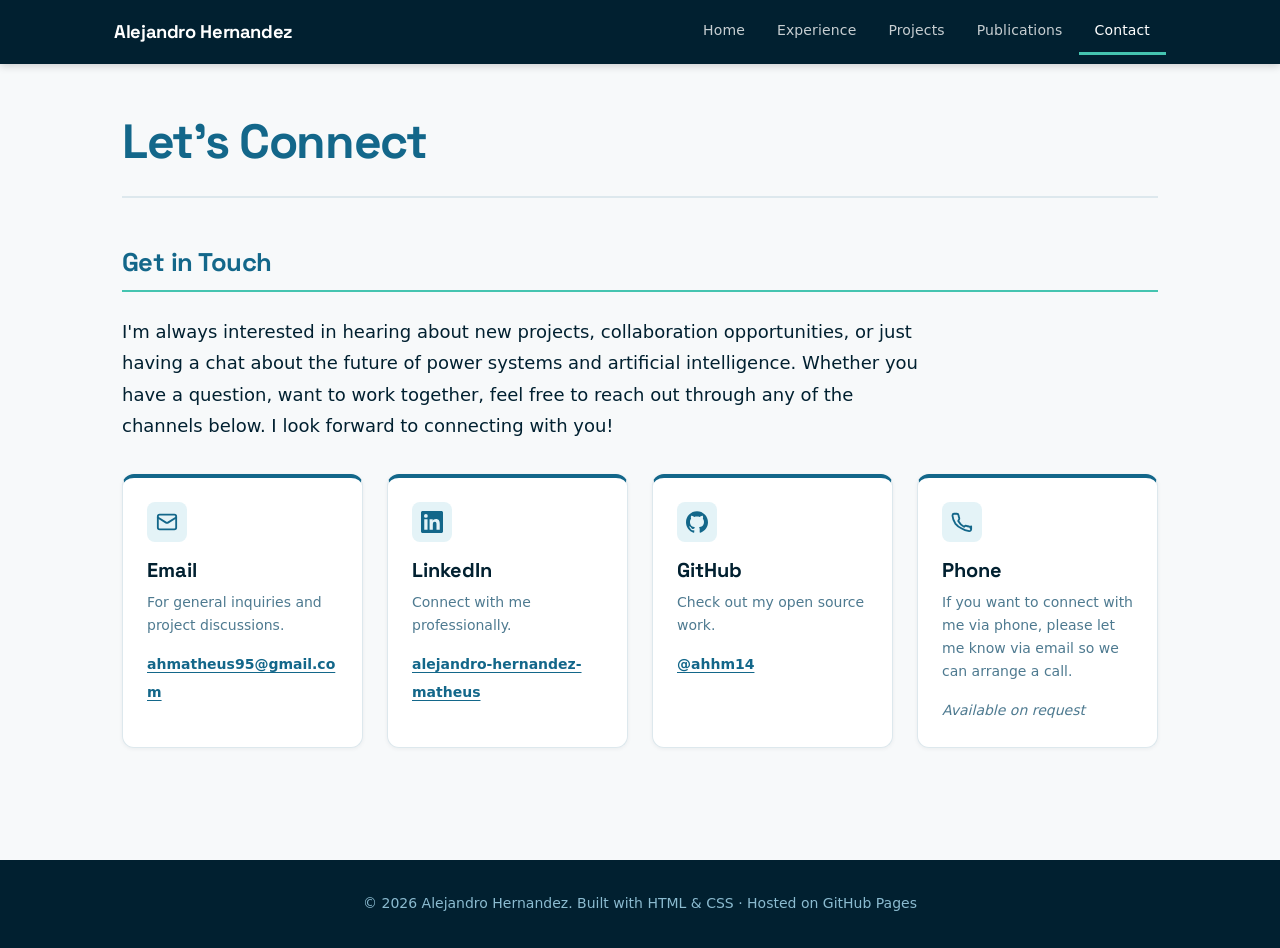
==== commit e76a47e5: "redesign" ====
--- a/contact.html
+++ b/contact.html
@@ -53,7 +53,8 @@
         <p class="contact-intro">
           I'm always interested in hearing about new projects, collaboration opportunities, or just having
           a chat about the future of power systems and artificial intelligence. Whether you have a question,
-          want to work together, or just want to say hello — feel free to reach out.
+          want to work together, feel free to reach out through any of the channels below. I look forward to connecting with you!
+          
         </p>
 
         <div class="contact-cards">
@@ -102,7 +103,7 @@
               </svg>
             </div>
             <h3>Phone</h3>
-            <p>For urgent matters.</p>
+            <p>If you want to connect with me via phone, please let me know via email so we can arrange a call.</p>
             <!-- TODO: add phone number -->
             <span class="contact-phone-placeholder">Available on request</span>
           </div>
--- a/css/style.css
+++ b/css/style.css
@@ -348,6 +348,8 @@
   font-weight: 700;
   letter-spacing: -0.03em;
   margin-bottom: var(--sp-2);
+  overflow-wrap: break-word;
+  word-break: break-word;
 }
 
 .hero-tagline {
@@ -883,12 +885,15 @@
 .contact-card a {
   font-size: var(--fs-sm);
   font-weight: 600;
-  word-break: break-all;
+  overflow-wrap: anywhere;
 }
 
 /* =============================================================
    RESPONSIVE
    ============================================================= */
+
+/* No horizontal overflow on any viewport */
+html, body { overflow-x: hidden; }
 
 @media (max-width: 767px) {
   /* Mobile nav */
@@ -923,6 +928,7 @@
 
   /* Hero */
   .hero { padding: var(--sp-12) var(--sp-4); }
+  .hero-name { font-size: clamp(1.6rem, 7vw, 2rem); }
 
   /* page wrap */
   .page-wrap { padding: var(--sp-8) var(--sp-4); }
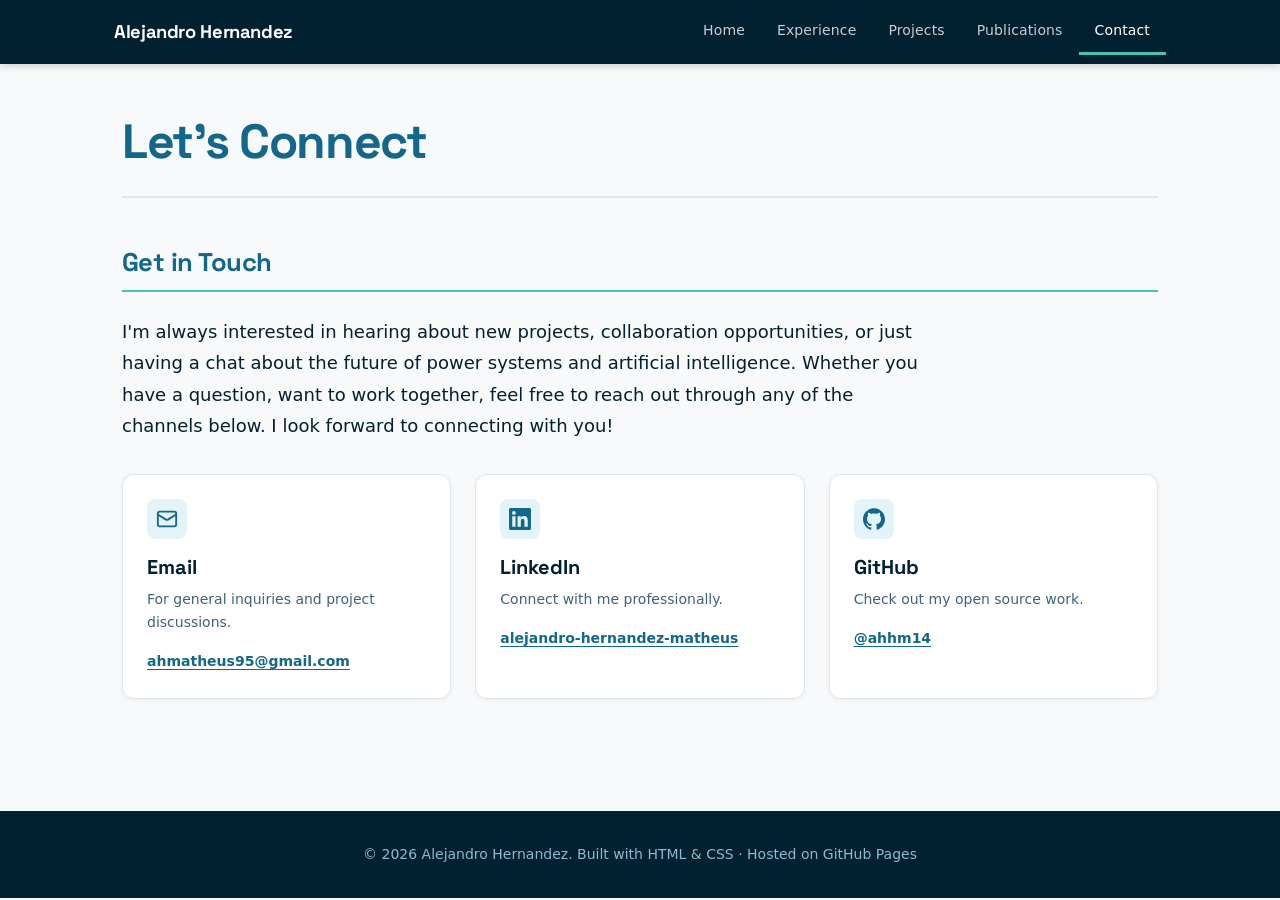
==== commit 47fa5c51: "change in style and few wording" ====
--- a/contact.html
+++ b/contact.html
@@ -74,7 +74,7 @@
 
           <div class="contact-card">
             <div class="contact-icon" aria-hidden="true">
-              <svg xmlns="http://www.w3.org/2000/svg" viewBox="0 0 24 24" fill="currentColor">
+              <svg xmlns="http://www.w3.org/2000/svg" viewBox="0 0 24 24" fill="currentColor" aria-hidden="true">
                 <path d="M20.447 20.452h-3.554v-5.569c0-1.328-.027-3.037-1.852-3.037-1.853 0-2.136 1.445-2.136 2.939v5.667H9.351V9h3.414v1.561h.046c.477-.9 1.637-1.85 3.37-1.85 3.601 0 4.267 2.37 4.267 5.455v6.286zM5.337 7.433a2.062 2.062 0 0 1-2.063-2.065 2.064 2.064 0 1 1 2.063 2.065zm1.782 13.019H3.555V9h3.564v11.452zM22.225 0H1.771C.792 0 0 .774 0 1.729v20.542C0 23.227.792 24 1.771 24h20.451C23.2 24 24 23.227 24 22.271V1.729C24 .774 23.2 0 22.222 0h.003z"/>
               </svg>
             </div>
@@ -86,7 +86,7 @@
 
           <div class="contact-card">
             <div class="contact-icon" aria-hidden="true">
-              <svg xmlns="http://www.w3.org/2000/svg" viewBox="0 0 24 24" fill="currentColor">
+              <svg xmlns="http://www.w3.org/2000/svg" viewBox="0 0 24 24" fill="currentColor" aria-hidden="true">
                 <path d="M12 .297c-6.63 0-12 5.373-12 12 0 5.303 3.438 9.8 8.205 11.385.6.113.82-.258.82-.577 0-.285-.01-1.04-.015-2.04-3.338.724-4.042-1.61-4.042-1.61C4.422 18.07 3.633 17.7 3.633 17.7c-1.087-.744.084-.729.084-.729 1.205.084 1.838 1.236 1.838 1.236 1.07 1.835 2.809 1.305 3.495.998.108-.776.417-1.305.76-1.605-2.665-.3-5.466-1.332-5.466-5.93 0-1.31.465-2.38 1.235-3.22-.135-.303-.54-1.523.105-3.176 0 0 1.005-.322 3.3 1.23.96-.267 1.98-.399 3-.405 1.02.006 2.04.138 3 .405 2.28-1.552 3.285-1.23 3.285-1.23.645 1.653.24 2.873.12 3.176.765.84 1.23 1.91 1.23 3.22 0 4.61-2.805 5.625-5.475 5.92.42.36.81 1.096.81 2.22 0 1.606-.015 2.896-.015 3.286 0 .315.21.69.825.57C20.565 22.092 24 17.592 24 12.297c0-6.627-5.373-12-12-12"/>
               </svg>
             </div>
@@ -95,20 +95,8 @@
             <a href="https://github.com/ahhm14" target="_blank" rel="noopener noreferrer">@ahhm14</a>
           </div>
 
-          <div class="contact-card">
-            <div class="contact-icon" aria-hidden="true">
-              <svg xmlns="http://www.w3.org/2000/svg" viewBox="0 0 24 24" fill="none"
-                   stroke="currentColor" stroke-width="2" stroke-linecap="round" stroke-linejoin="round">
-                <path d="M22 16.92v3a2 2 0 0 1-2.18 2 19.79 19.79 0 0 1-8.63-3.07A19.5 19.5 0 0 1 4.69 13.72 19.79 19.79 0 0 1 1.59 5.09C1.58 4.04 2.27 3.1 3.25 3h3a2 2 0 0 1 2 1.72 12.84 12.84 0 0 0 .7 2.81 2 2 0 0 1-.45 2.11L7.91 10.9a16 16 0 0 0 6.29 6.29l.51-.51a2 2 0 0 1 2.11-.45 12.84 12.84 0 0 0 2.81.7A2 2 0 0 1 21.5 19z"/>
-              </svg>
-            </div>
-            <h3>Phone</h3>
-            <p>If you want to connect with me via phone, please let me know via email so we can arrange a call.</p>
-            <!-- TODO: add phone number -->
-            <span class="contact-phone-placeholder">Available on request</span>
-          </div>
+         
 
-        </div>
       </section>
 
     </div><!-- /.page-wrap -->
--- a/css/style.css
+++ b/css/style.css
@@ -13,7 +13,7 @@
   --c-navy:       #012030;
   --c-teal:       #13678A;
   --c-mint:       #45C4B0;
-  --c-muted:      #4e7a90;
+  --c-muted:      #3d6474;
   --c-border:     #dde8ed;
   --c-tag-bg:     #e4f3f7;
   --c-tag-text:   #012030;
@@ -85,7 +85,8 @@
 @media (prefers-reduced-motion: reduce) {
   *, *::before, *::after {
     animation-duration: 0.01ms !important;
-    transition-duration: 0.01ms !important;
+    animation-iteration-count: 1 !important;
+    transition-duration: 0ms !important;
   }
   html { scroll-behavior: auto; }
 }
@@ -183,6 +184,10 @@
   padding: var(--sp-2);
   border-radius: var(--radius);
   line-height: 0;
+  min-height: 2.75rem;
+  min-width: 2.75rem;
+  align-items: center;
+  justify-content: center;
 }
 .nav-toggle:focus-visible { outline: 2px solid var(--c-mint); outline-offset: 2px; }
 
@@ -271,6 +276,7 @@
   border: 2px solid transparent;
   line-height: 1;
   white-space: nowrap;
+  min-height: 2.75rem;
 }
 .btn:focus-visible { outline: 2px solid var(--c-mint); outline-offset: 2px; }
 .btn svg { width: 16px; height: 16px; flex-shrink: 0; }
@@ -316,14 +322,14 @@
   text-align: center;
   padding: var(--sp-16) var(--sp-6);
   overflow: hidden;
-  background: linear-gradient(160deg, #011927 0%, #13678A 100%);
+  background: linear-gradient(160deg, var(--c-nav-bg) 0%, var(--c-teal) 100%);
 }
 
 .hero-bg {
   position: absolute;
   inset: 0;
   background: url('../images/cover.jpg') center / cover no-repeat;
-  opacity: 0.12;
+  opacity: 0.20;
   pointer-events: none;
 }
 
@@ -401,7 +407,6 @@
 
 /* About text
    ------------------------------------------------------------- */
-.about-text { max-width: var(--measure); }
 .about-text p + p { margin-top: var(--sp-4); }
 
 /* What I Do cards
@@ -519,7 +524,6 @@
   border: 1px solid var(--c-border);
   border-radius: var(--radius-lg);
   padding: var(--sp-6);
-  border-left: 4px solid var(--c-mint);
   box-shadow: var(--shadow-sm);
 }
 
@@ -715,7 +719,7 @@
   flex-direction: column;
 }
 
-.project-inner h2 {
+.project-inner h3 {
   font-size: var(--fs-h3);
   color: var(--c-navy);
   font-weight: 700;
@@ -769,7 +773,6 @@
   border-radius: var(--radius-lg);
   padding: var(--sp-6);
   margin-bottom: var(--sp-4);
-  border-left: 4px solid var(--c-mint);
   box-shadow: var(--shadow-sm);
 }
 
@@ -807,6 +810,7 @@
   display: flex;
   flex-wrap: wrap;
   gap: var(--sp-2);
+  margin-top: var(--sp-3);
 }
 
 /* Phone placeholder text */
@@ -828,8 +832,6 @@
 }
 .placeholder-block p { margin-top: var(--sp-3); font-size: var(--fs-sm); }
 
-/* Utility */
-.pub-links { display: flex; flex-wrap: wrap; gap: var(--sp-2); margin-top: var(--sp-3); }
 
 /* =============================================================
    CONTACT PAGE
@@ -853,7 +855,6 @@
   border: 1px solid var(--c-border);
   border-radius: var(--radius-lg);
   padding: var(--sp-6);
-  border-top: 4px solid var(--c-teal);
   box-shadow: var(--shadow-sm);
   transition: box-shadow var(--transition), transform var(--transition);
 }
